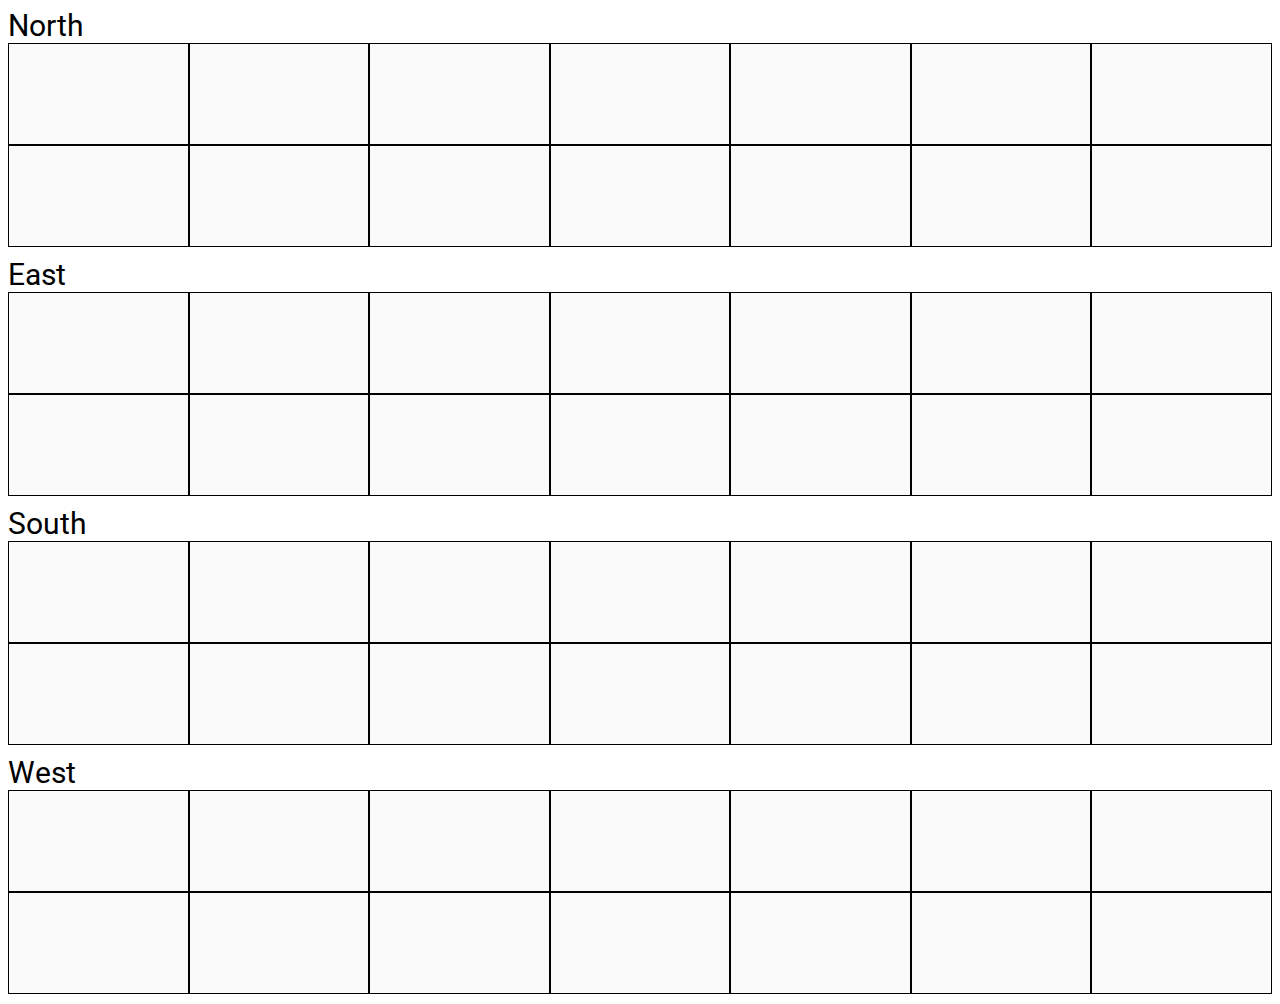
==== hide-sequence-2.html @ 913f9916 "hide-sequence 2" ====
<!DOCTYPE html>
<html lang="en" >
<head>
  <meta charset="UTF-8">
  <title>hide sequence 2</title>
  <link rel="stylesheet" href="./hide-sequence-2-style.css">
  <link rel="preconnect" href="https://fonts.googleapis.com">
  <link rel="preconnect" href="https://fonts.gstatic.com" crossorigin>
  <link href="https://fonts.googleapis.com/css2?family=Roboto&display=swap" rel="stylesheet">
</head>
<body>
<!-- partial:index.partial.html -->
<div class="main-container">
</div>
<div class="keypad close">
<!--   <input type="text" class="keypad-input"> -->
  <div class="keypad-btns">
  </div>
</div>
<!-- partial -->
  <script  src="./hide-sequence-2-script.js"></script>

</body>
</html>
---- hide-sequence-2-style.css ----
.keypad{
  position: fixed;
  top:0;
  left:0;
  max-width:100%;
}
.indicator{
  font-size: 30px;
}
.keypad.close{
  display:none;
}
.keypad-btns{
  max-width:100%;
  display:flex;
  flex-wrap: wrap;
}
.keypad-btn{
  width:150px;
  height:150px;
  padding:5px;
  cursor:pointer;
  color:white;
  margin:10px;
  font-size:60px;
  min-width:30px;
  text-align:center; background:rgba(200,100,100,.9);
  border-radius: 10%;
}
.grid-container {
  display: grid;
  max-width:100%;
  grid-template-columns: repeat(7, 1fr);
  grid-template-rows: repeat(2, 1fr);
  margin-bottom: 10px;
}
.grid-item.selected {
  background-color: rgba(200,210,220,1);

}
.grid-item {
  background-color: rgba(250,250,250,1);
  border: 1px solid black;
  text-align: center;
  padding:30px;
  min-height:40px;
  font-size:35px;
}
body{
  font-family: roboto;
}
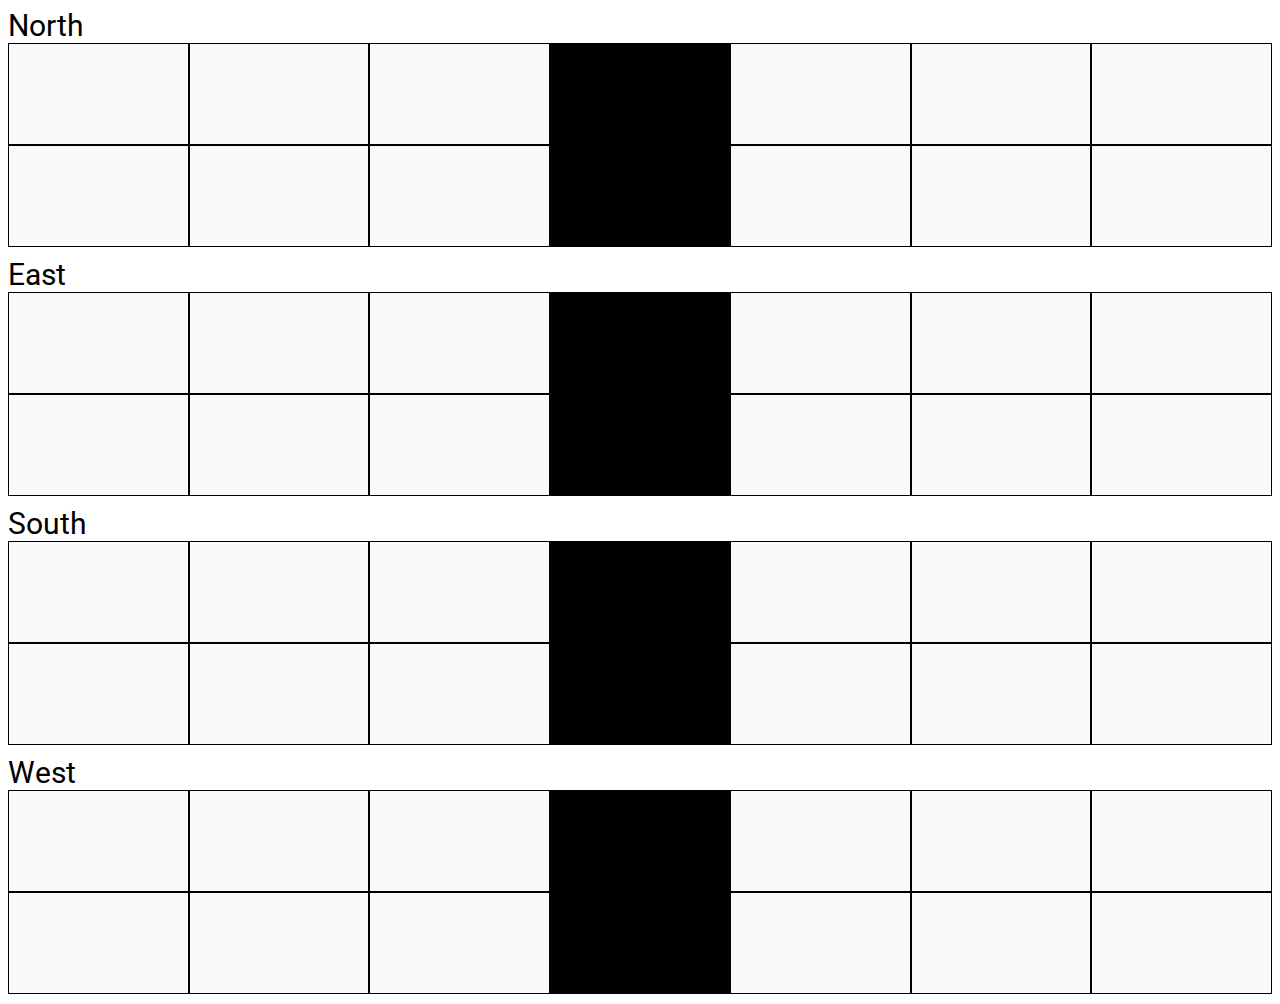
==== commit da3b6c1b: "Hide sequence" ====
--- a/hide-sequence-2.html
+++ b/hide-sequence-2.html
@@ -10,6 +10,7 @@
 </head>
 <body>
 <!-- partial:index.partial.html -->
+<!-- <div class="legend"><span class="one-to-five">1-5</span></div> -->
 <div class="main-container">
 </div>
 <div class="keypad close">
--- a/hide-sequence-2-style.css
+++ b/hide-sequence-2-style.css
@@ -3,6 +3,7 @@
   top:0;
   left:0;
   max-width:100%;
+  background:rgba(0,0,0,.8);
 }
 .indicator{
   font-size: 30px;
@@ -15,6 +16,14 @@
   display:flex;
   flex-wrap: wrap;
 }
+.used {
+  background-color: rgba(0,0,0,.7) !important;
+}
+.go-mode .empty {
+  /* border: 0; */
+  background:white !important;
+  background-color: white !important;
+}
 .keypad-btn{
   width:150px;
   height:150px;
@@ -24,9 +33,34 @@
   margin:10px;
   font-size:60px;
   min-width:30px;
-  text-align:center; background:rgba(200,100,100,.9);
+  text-align:center; 
+  /* background:rgba(200,100,100,.9); */
   border-radius: 10%;
 }
+.keypad-btn.start-btn {
+  background:green;
+}
+.grid-item.eye{
+  background-color:black;
+}
+.keypad-btn.used{
+  background:rgba(100,100,100,.9) !important;
+}
+.grid-item.one-to-five{
+  /* background-color: red !important; */
+}
+/* .opacity-1{
+  opacity: .6;
+}
+.opacity-2{
+  opacity: .7;
+}
+.opacity-3 {
+  opacity: .8;
+}
+.opacity-4 {
+  opacity: .9;
+} */
 .grid-container {
   display: grid;
   max-width:100%;
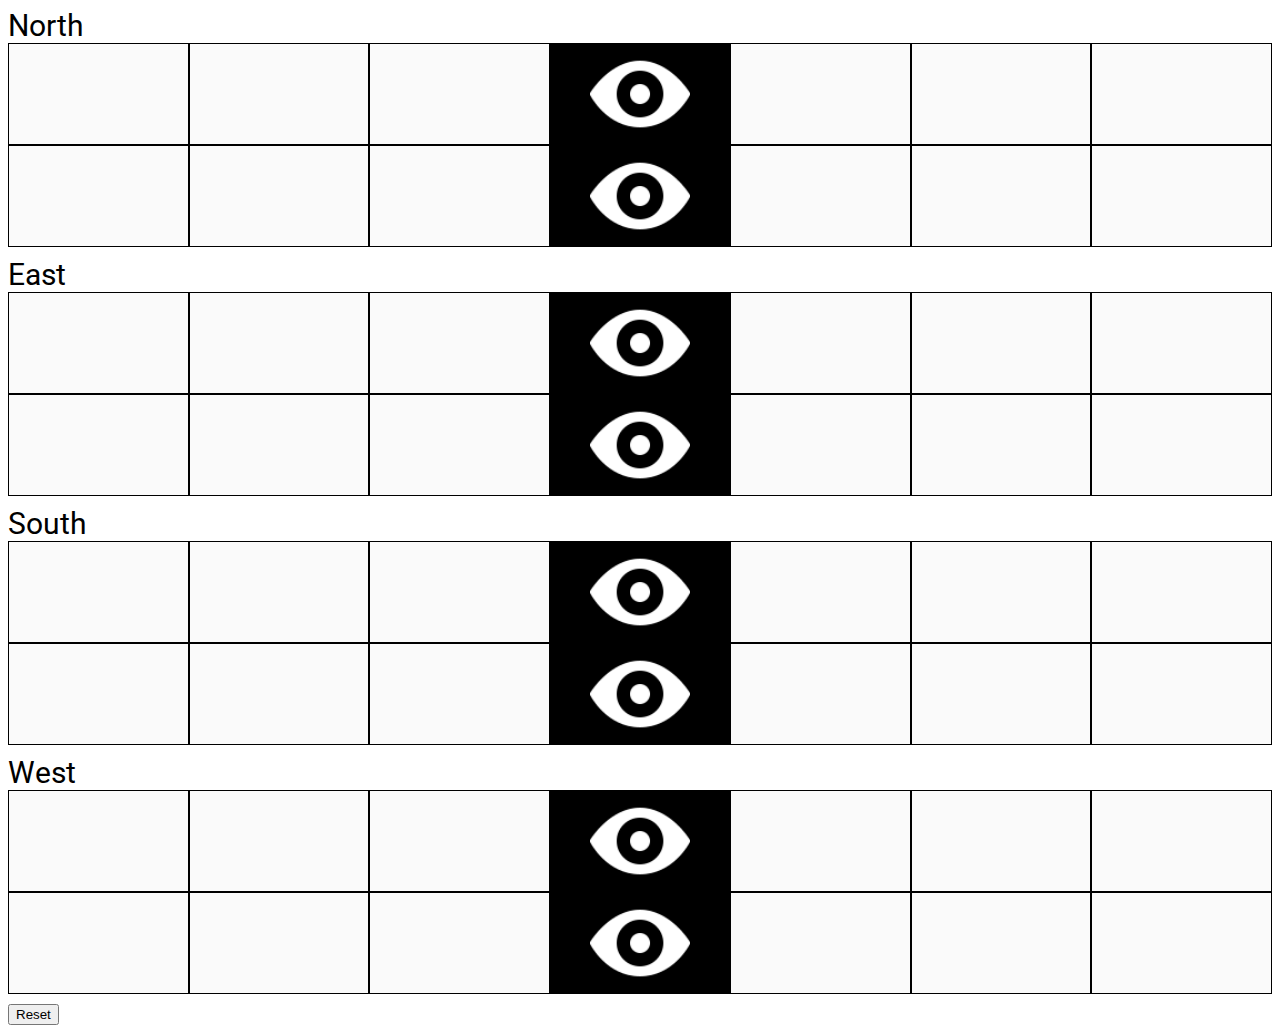
==== commit b38d7d4c: "Hide sequence" ====
--- a/hide-sequence-2.html
+++ b/hide-sequence-2.html
@@ -19,6 +19,7 @@
   </div>
 </div>
 <!-- partial -->
+<button onclick="location.reload();">Reset</a>
   <script  src="./hide-sequence-2-script.js"></script>
 
 </body>
--- a/hide-sequence-2-style.css
+++ b/hide-sequence-2-style.css
@@ -24,6 +24,10 @@
   background:white !important;
   background-color: white !important;
 }
+.next-up {
+  /* box-shadow: inset 0px 2px 9px 7px gold !important; */
+  box-shadow: inset 0px 2px 9px 7px black !important;
+}
 .keypad-btn{
   width:150px;
   height:150px;
@@ -41,7 +45,11 @@
   background:green;
 }
 .grid-item.eye{
-  background-color:black;
+  background-color: black;
+  background-image: url(eye.png);
+  background-size: contain;
+  background-position: center;
+  background-repeat: no-repeat;
 }
 .keypad-btn.used{
   background:rgba(100,100,100,.9) !important;
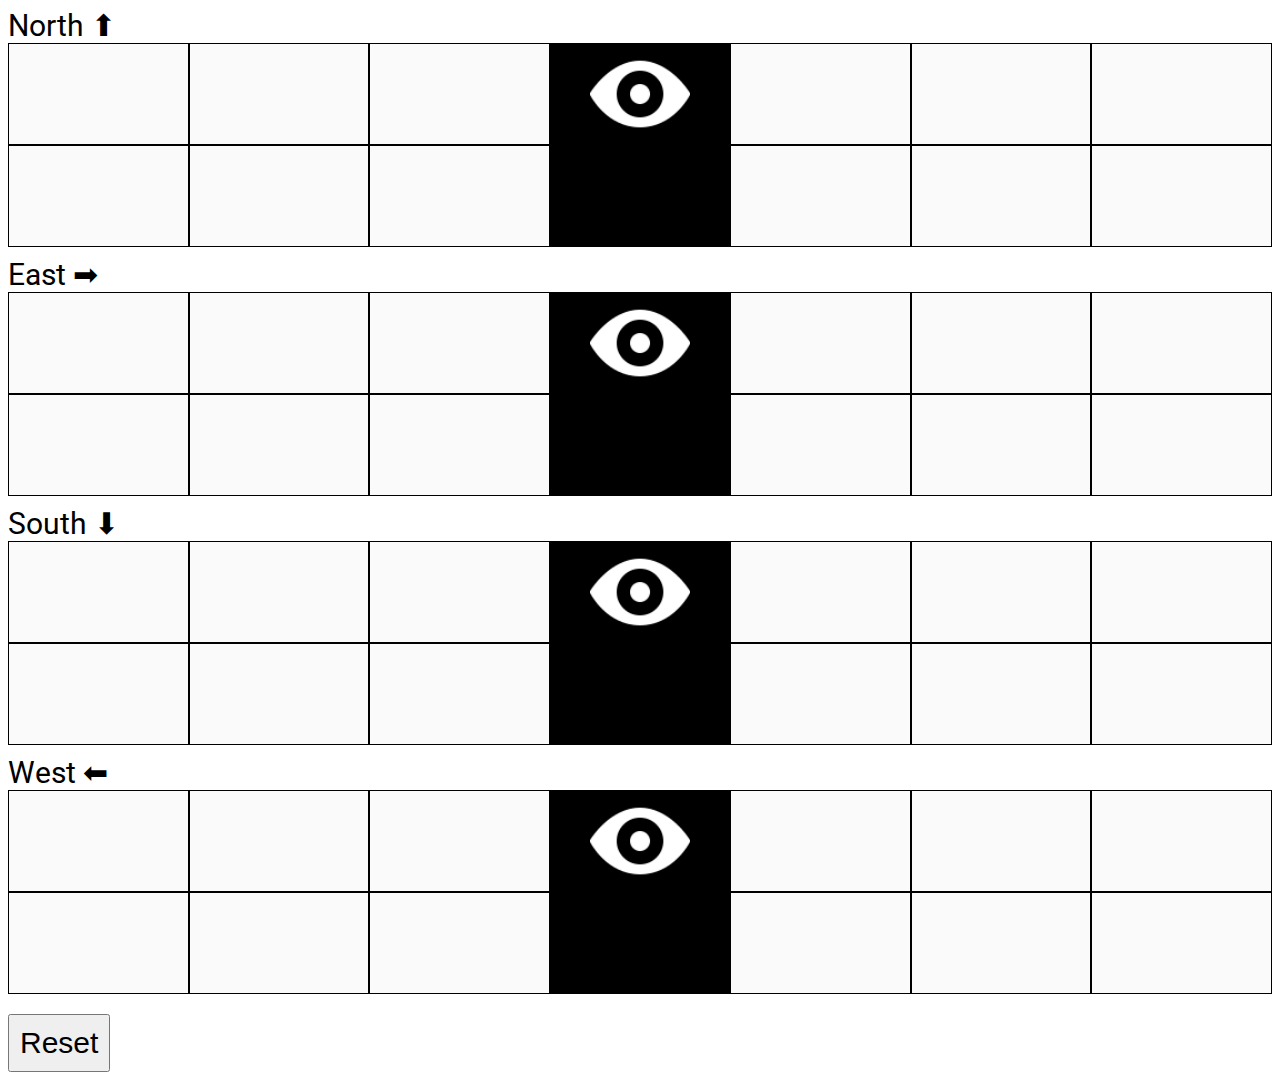
==== commit 8fd9edb3: "Hide sequence" ====
--- a/hide-sequence-2.html
+++ b/hide-sequence-2.html
@@ -19,7 +19,7 @@
   </div>
 </div>
 <!-- partial -->
-<button onclick="location.reload();">Reset</a>
+<button class="reset-button" onclick="location.reload();">Reset</a>
   <script  src="./hide-sequence-2-script.js"></script>
 
 </body>
--- a/hide-sequence-2-style.css
+++ b/hide-sequence-2-style.css
@@ -44,12 +44,20 @@
 .keypad-btn.start-btn {
   background:green;
 }
+.reset-button {
+  font-size: 30px;
+  padding:10px;
+  margin-top:10px;
+}
 .grid-item.eye{
   background-color: black;
   background-image: url(eye.png);
   background-size: contain;
   background-position: center;
   background-repeat: no-repeat;
+}
+.grid-item.eye-bottom{
+  background-color: black;
 }
 .keypad-btn.used{
   background:rgba(100,100,100,.9) !important;
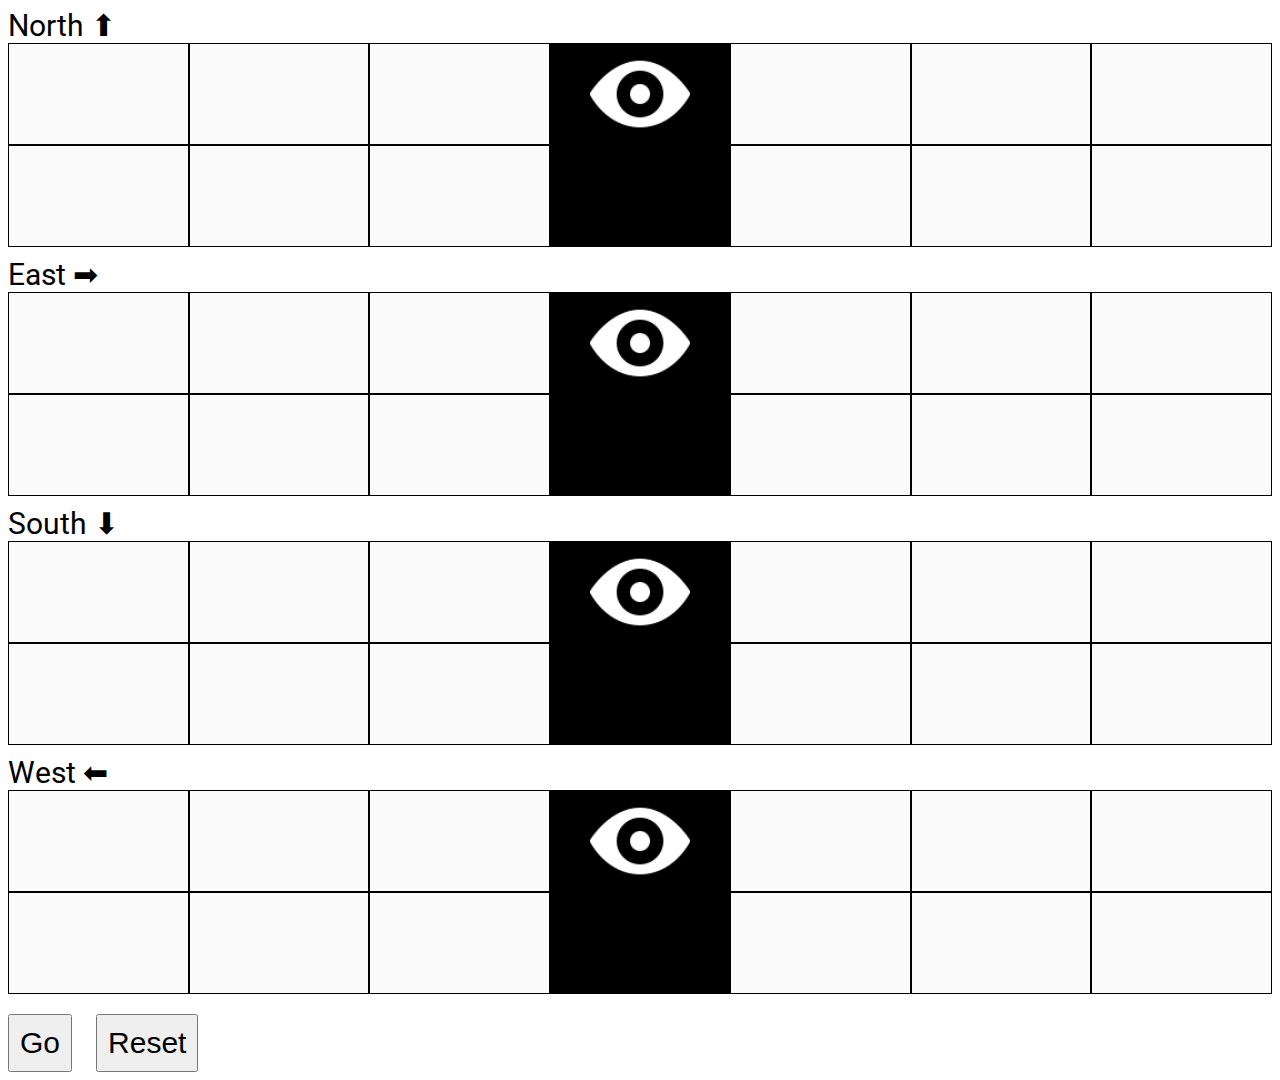
==== commit 16aa4a77: "messaging" ====
--- a/hide-sequence-2.html
+++ b/hide-sequence-2.html
@@ -3,7 +3,7 @@
 <head>
   <meta charset="UTF-8">
   <title>hide sequence 2</title>
-  <link rel="stylesheet" href="./hide-sequence-2-style.css">
+  <link rel="stylesheet" href="./hide-sequence-2-style.css?v=1.6">
   <link rel="preconnect" href="https://fonts.googleapis.com">
   <link rel="preconnect" href="https://fonts.gstatic.com" crossorigin>
   <link href="https://fonts.googleapis.com/css2?family=Roboto&display=swap" rel="stylesheet">
@@ -19,8 +19,10 @@
   </div>
 </div>
 <!-- partial -->
-<button class="reset-button" onclick="location.reload();">Reset</a>
-  <script  src="./hide-sequence-2-script.js"></script>
+<div class="message"></div>
+<button class="go-button">Go</button>
+<button class="reset-button" onclick="location.reload();">Reset</button>
+  <script  src="./hide-sequence-2-script.js?v=1.6"></script>
 
 </body>
 </html>
--- a/hide-sequence-2-style.css
+++ b/hide-sequence-2-style.css
@@ -44,10 +44,22 @@
 .keypad-btn.start-btn {
   background:green;
 }
+.no-cells{
+  display:none !important;
+}
+.message{
+  font-size: 30px;
+}
 .reset-button {
   font-size: 30px;
   padding:10px;
   margin-top:10px;
+}
+.go-button{
+  font-size: 30px;
+  padding:10px;
+  margin-top:10px;
+  margin-right:20px;
 }
 .grid-item.eye{
   background-color: black;
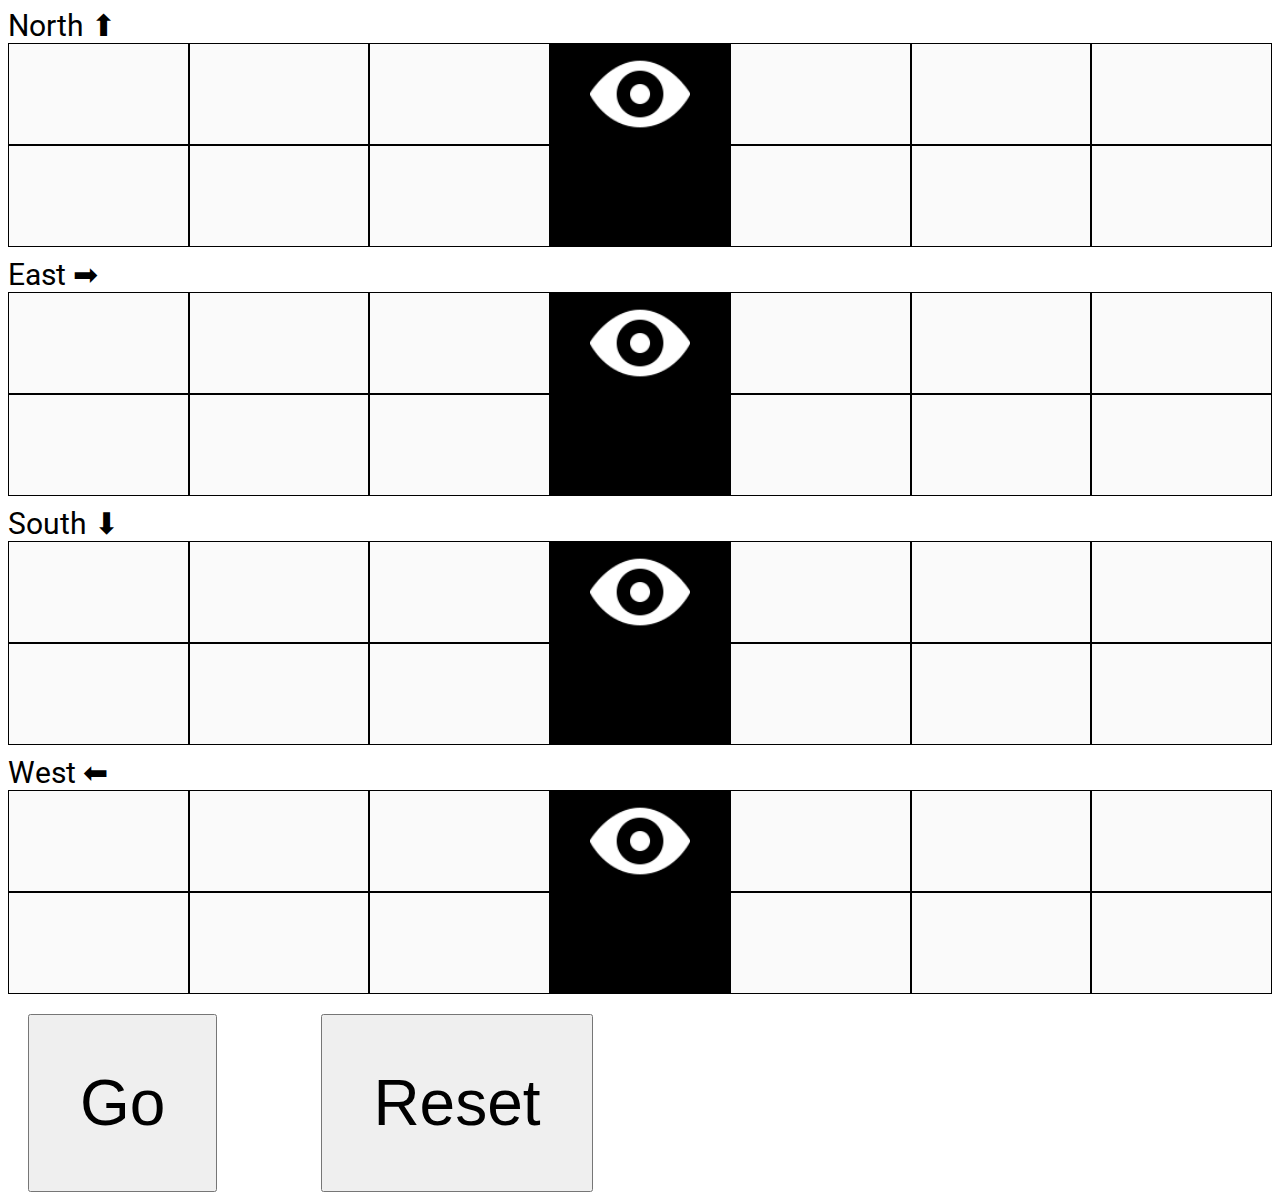
==== commit db4dc35a: "increasing size of things" ====
--- a/hide-sequence-2.html
+++ b/hide-sequence-2.html
@@ -3,7 +3,7 @@
 <head>
   <meta charset="UTF-8">
   <title>hide sequence 2</title>
-  <link rel="stylesheet" href="./hide-sequence-2-style.css?v=1.6">
+  <link rel="stylesheet" href="./hide-sequence-2-style.css?v=1.7">
   <link rel="preconnect" href="https://fonts.googleapis.com">
   <link rel="preconnect" href="https://fonts.gstatic.com" crossorigin>
   <link href="https://fonts.googleapis.com/css2?family=Roboto&display=swap" rel="stylesheet">
--- a/hide-sequence-2-style.css
+++ b/hide-sequence-2-style.css
@@ -48,18 +48,19 @@
   display:none !important;
 }
 .message{
-  font-size: 30px;
+  font-size: 4rem;
 }
 .reset-button {
-  font-size: 30px;
+  font-size: 4rem;
   padding:10px;
   margin-top:10px;
+  padding:50px;
+
 }
 .go-button{
-  font-size: 30px;
-  padding:10px;
-  margin-top:10px;
-  margin-right:20px;
+  font-size: 4rem;
+  margin: 10px 100px 0 20px;
+  padding:50px;
 }
 .grid-item.eye{
   background-color: black;
